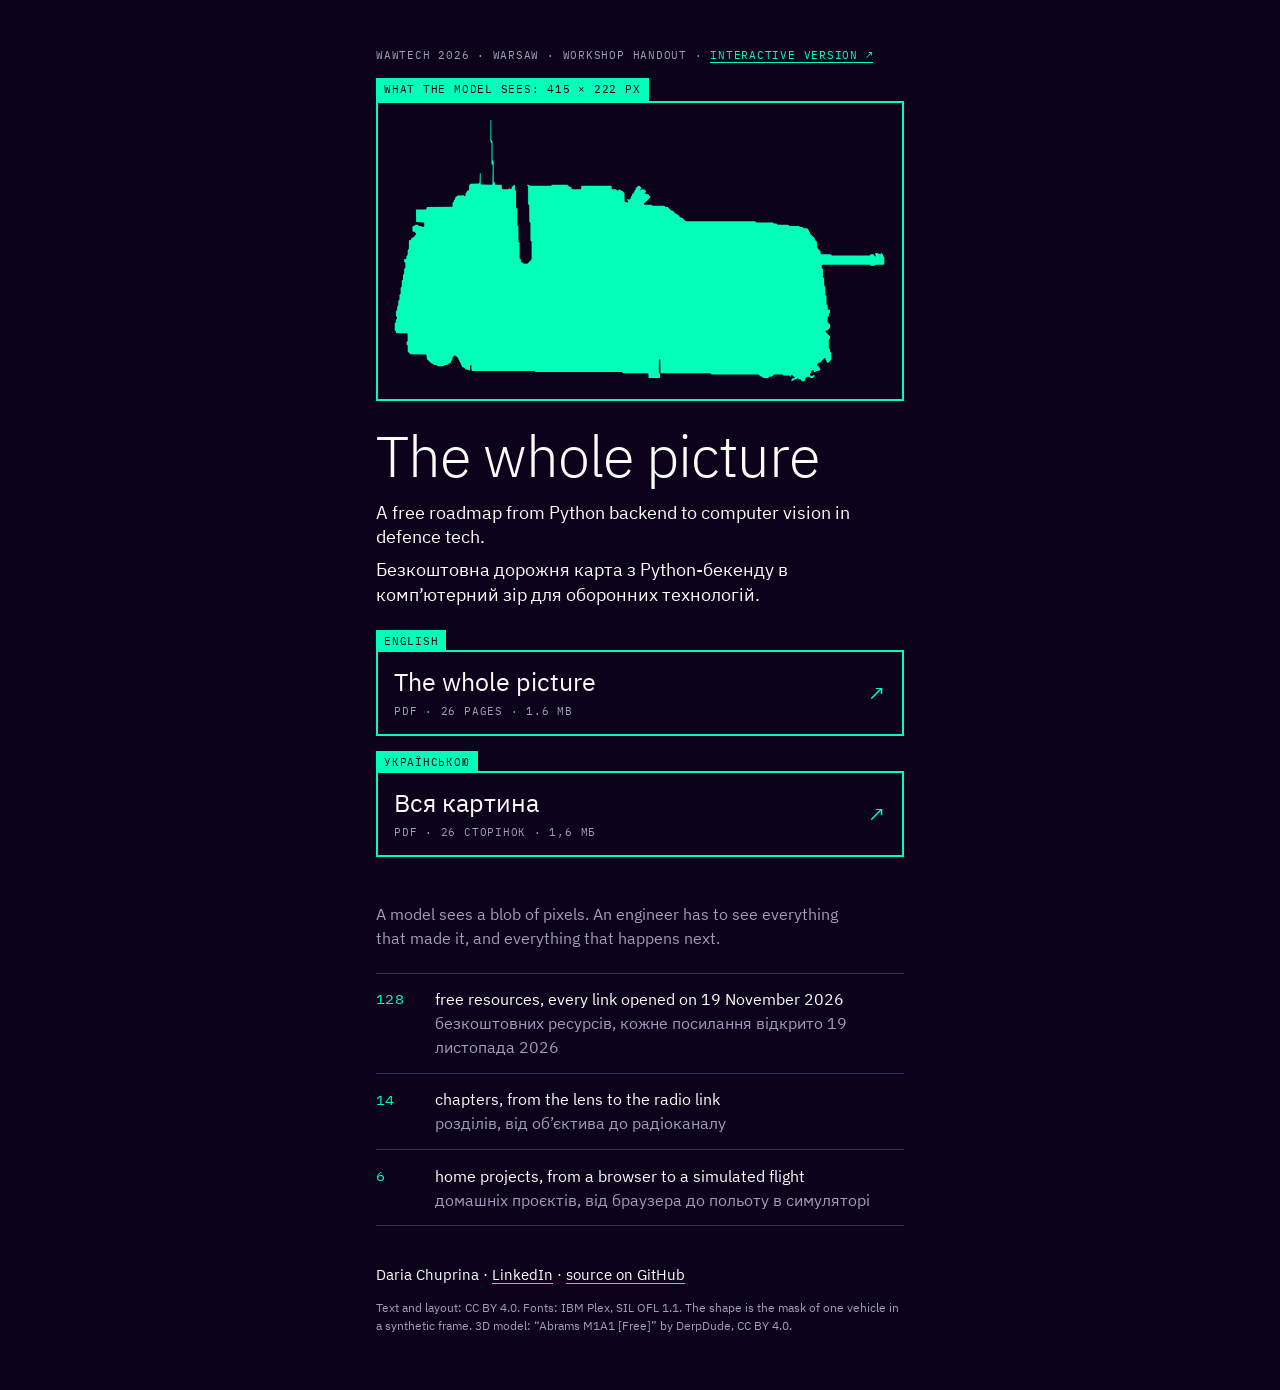
==== classic/index.html @ 3b3704b2 "Limits toy on the landing page: the scene, the faces, the verdict; today's page kept as the classic " ====
<!doctype html>
<html lang="en">
<head>
<meta charset="utf-8">
<meta name="viewport" content="width=device-width, initial-scale=1">
<title>The whole picture · Вся картина</title>
<meta name="description" content="A free roadmap from Python backend to computer vision in defence tech. The handout for a WAWTech 2026 workshop, in English and Ukrainian.">
<meta property="og:type" content="website">
<meta property="og:title" content="The whole picture">
<meta property="og:description" content="A free roadmap from Python backend to computer vision in defence tech. English and Ukrainian PDF.">
<meta property="og:url" content="https://chuprinadaria.github.io/wawtech-2026-roadmap/classic/">
<link rel="canonical" href="https://chuprinadaria.github.io/wawtech-2026-roadmap/">
<meta name="theme-color" content="#0d021b">
<link rel="icon" href="data:image/svg+xml,%3Csvg xmlns='http://www.w3.org/2000/svg' viewBox='0 0 16 16'%3E%3Crect width='16' height='16' fill='%230d021b'/%3E%3Crect x='2.5' y='5.5' width='11' height='8' fill='none' stroke='%2302feb9' stroke-width='1.5'/%3E%3Crect x='1.75' y='2' width='7' height='3.5' fill='%2302feb9'/%3E%3C/svg%3E">
<link rel="preload" href="../assets/plex-sans-light.woff2" as="font" type="font/woff2" crossorigin>
<style>
@font-face{font-family:"Plex Sans";font-weight:300;font-display:swap;src:url("../assets/plex-sans-light.woff2") format("woff2")}
@font-face{font-family:"Plex Sans";font-weight:400;font-display:swap;src:url("../assets/plex-sans-regular.woff2") format("woff2")}
@font-face{font-family:"Plex Mono";font-weight:400;font-display:swap;src:url("../assets/plex-mono-regular.woff2") format("woff2")}
:root{--ink:#0d021b;--rule:#3a2a5c;--paper:#fdfdfb;--dim:#a39bbd;--mint:#02feb9}
*{box-sizing:border-box}
html{background:var(--ink);color-scheme:dark;-webkit-text-size-adjust:100%;text-size-adjust:100%}
body{margin:0;color:var(--paper);font:400 1rem/1.5 "Plex Sans",system-ui,sans-serif}
main{max-width:35rem;margin:0 auto;padding:1.5rem 1rem 3.5rem}
h1,p,dl,dd{margin:0}
.mono{font-family:"Plex Mono",ui-monospace,Menlo,Consolas,monospace;font-size:.69rem;line-height:1.3;letter-spacing:.07em;text-transform:uppercase}
.kick{color:var(--dim)}
.kick a{color:var(--mint);text-decoration:none;border-bottom:1px solid var(--mint)}

/* the cover of the PDF: one vehicle the way a detector hands it over */
.blob{position:relative;margin-top:2.4rem;padding:.9rem}
.blob::before{content:"";position:absolute;inset:0;border:2px solid var(--mint)}
.blob svg{display:block;width:100%;height:auto;fill:var(--mint)}
.tag{position:absolute;left:0;bottom:100%;padding:.25rem .5rem;background:var(--mint);color:var(--ink);white-space:nowrap}

h1{margin-top:1.6rem;font-weight:300;font-size:clamp(2rem,10.4vw,3.6rem);line-height:1.02;letter-spacing:-.02em}
.sub{margin-top:1rem;max-width:30rem;font-size:1.12rem;line-height:1.35}
.sub + .sub{margin-top:.55rem}

/* the two files: each one is a detection, the whole box is the link */
.get{display:grid;gap:2.2rem;margin-top:2.7rem}
.pdf{position:relative;display:block;padding:1rem 3.2rem 1rem 1rem;border:2px solid var(--mint);color:var(--paper);text-decoration:none}
.pdf .tag{left:-2px}
.pdf b{display:block;font-weight:400;font-size:1.55rem;line-height:1.15}
.pdf .meta{display:block;margin-top:.45rem;color:var(--dim)}
.pdf::after{content:"\2197";position:absolute;right:1rem;top:50%;transform:translateY(-50%);color:var(--mint);font-size:1.4rem;line-height:1}
.pdf:hover,.pdf:focus-visible{background:var(--mint);color:var(--ink)}
.pdf:hover .meta,.pdf:focus-visible .meta,.pdf:hover::after,.pdf:focus-visible::after{color:var(--ink)}
.pdf:focus-visible{outline:2px solid var(--paper);outline-offset:4px}

.line{margin-top:2.8rem;max-width:30rem;color:var(--dim)}
.inside{margin-top:1.4rem;border-top:1px solid var(--rule)}
.inside div{display:grid;grid-template-columns:3.1rem 1fr;column-gap:.6rem;padding:.85rem 0;border-bottom:1px solid var(--rule)}
.inside dt{padding-top:.14rem;color:var(--mint);font-size:.95rem;letter-spacing:.02em}
.inside dd span{display:block;color:var(--dim)}

footer{margin-top:2.4rem;font-size:.92rem}
footer a{color:var(--paper);text-decoration:underline;text-decoration-color:var(--mint);text-underline-offset:.22em}
footer a:hover,footer a:focus-visible{color:var(--mint)}
.fine{margin-top:.7rem;font-size:.78rem;line-height:1.45;color:var(--dim)}

@media (min-width:40rem){
  main{padding-top:3rem}
}
/* the box settles on its target, the label follows: once, on load */
@media (prefers-reduced-motion:no-preference){
  .blob::before{animation:lock .7s cubic-bezier(.2,.8,.2,1) both}
  .blob .tag{animation:show .25s .6s both}
  @keyframes lock{from{opacity:0;transform:scale(1.09)}to{opacity:1;transform:none}}
  @keyframes show{from{opacity:0}to{opacity:1}}
}
</style>
</head>
<body>
<main>
  <p class="mono kick">WAWTech 2026 · Warsaw · workshop handout · <a href="../">interactive version ↗</a></p>

  <div class="blob" role="img" aria-label="One vehicle the way a model sees it: a flat shape, 415 by 222 pixels">
    <span class="mono tag">what the model sees: 415 × 222 px</span>
    <svg viewBox="0 0 2538 1380" aria-hidden="true"><polygon points="24,1094 29,1099 30,1106 33,1109 86,1109 89,1111 90,1148 84,1155 84,1166 90,1173 90,1202 103,1216 182,1217 186,1221 187,1240 211,1264 218,1265 225,1271 236,1271 243,1277 272,1277 279,1271 290,1271 295,1266 304,1264 310,1258 311,1251 317,1244 318,1231 325,1224 332,1223 347,1237 348,1244 353,1249 354,1256 359,1261 360,1268 365,1273 367,1282 376,1284 385,1294 398,1295 403,1300 407,1298 407,1274 412,1272 414,1274 414,1297 417,1301 734,1301 741,1307 1178,1307 1185,1313 1310,1313 1314,1317 1314,1334 1317,1337 1370,1337 1373,1334 1373,1315 1367,1311 1367,1244 1372,1242 1374,1244 1375,1313 1628,1313 1635,1319 1874,1319 1885,1330 1891,1331 1899,1337 1922,1337 1930,1331 1942,1330 1953,1319 1994,1319 2001,1325 2030,1325 2035,1330 2039,1329 2039,1322 2044,1320 2057,1333 2057,1336 2055,1338 2047,1339 2041,1345 2041,1354 2044,1354 2049,1349 2054,1349 2059,1344 2066,1343 2071,1338 2074,1338 2079,1343 2086,1344 2095,1354 2102,1355 2110,1348 2112,1339 2121,1331 2132,1331 2139,1337 2150,1337 2158,1330 2158,1321 2155,1321 2150,1326 2139,1326 2136,1324 2135,1317 2140,1312 2142,1303 2149,1296 2154,1298 2154,1304 2157,1307 2162,1307 2169,1301 2182,1300 2188,1294 2188,1291 2184,1287 2182,1279 2176,1278 2171,1274 2171,1269 2179,1260 2188,1258 2209,1236 2214,1238 2214,1244 2219,1249 2220,1256 2223,1259 2230,1258 2243,1244 2243,1209 2237,1202 2237,1191 2231,1184 2231,1143 2237,1136 2237,1125 2214,1102 2216,1097 2224,1096 2237,1082 2237,1065 2225,1052 2225,1029 2231,1022 2231,1011 2237,1004 2237,993 2234,990 2229,990 2226,988 2225,969 2219,962 2219,921 2213,914 2213,873 2207,866 2207,831 2201,824 2201,783 2195,776 2196,763 2199,761 2438,761 2445,767 2462,767 2469,761 2510,761 2513,758 2513,723 2508,718 2506,709 2500,703 2497,703 2492,708 2487,708 2480,702 2467,703 2466,710 2471,715 2470,719 2467,719 2456,708 2445,708 2438,714 2247,714 2240,708 2193,708 2189,704 2188,691 2171,674 2170,643 2160,634 2158,625 2136,604 2135,597 2130,592 2128,583 2120,576 2103,576 2096,570 2085,570 2078,564 2031,564 2024,558 1971,558 1964,552 1953,552 1946,546 1863,546 1856,540 1503,540 1486,523 1477,521 1462,505 1453,503 1438,487 1429,485 1412,468 1401,468 1394,462 1335,462 1328,456 1292,456 1290,451 1324,418 1324,415 1312,403 1298,402 1296,400 1296,397 1301,392 1301,387 1294,379 1280,378 1276,383 1273,383 1272,379 1277,375 1277,369 1268,360 1261,361 1249,373 1248,380 1243,385 1241,394 1231,403 1230,410 1225,415 1223,424 1216,431 1209,427 1206,428 1206,434 1211,439 1211,442 1209,444 1197,444 1193,440 1192,397 1180,385 1174,384 1168,379 1165,379 1159,384 1155,384 1148,378 1129,377 1127,374 1127,363 1124,360 975,360 972,363 972,374 968,378 927,378 923,374 922,367 913,365 902,354 825,354 818,360 711,360 704,354 698,354 697,358 702,363 702,452 708,459 708,542 714,549 714,638 720,645 720,734 700,755 681,756 676,751 666,748 665,735 659,728 659,651 653,644 653,567 647,560 647,477 641,470 641,387 635,380 635,356 631,355 619,367 618,374 615,377 607,373 601,378 574,378 569,374 568,355 537,354 534,352 533,345 527,337 527,237 521,229 521,135 515,127 515,26 511,25 510,134 516,142 516,248 522,256 521,352 518,354 463,353 461,350 461,296 457,295 455,345 452,348 409,349 402,357 402,380 397,384 391,385 390,391 384,399 384,411 379,413 374,408 343,409 331,421 330,428 325,433 324,440 318,447 318,464 316,467 189,468 186,471 185,478 182,480 135,480 132,483 133,544 172,546 174,549 174,566 170,570 165,570 158,564 147,564 140,558 129,558 124,563 117,564 114,567 114,590 117,593 124,594 131,601 132,608 118,623 109,625 106,635 99,636 96,639 96,680 90,687 90,710 84,717 83,730 80,732 75,732 72,735 72,746 78,753 78,776 72,783 72,806 66,813 66,836 60,843 60,872 54,879 54,908 48,915 48,938 42,945 42,968 36,975 36,992 30,999 30,1022 35,1027 36,1034 30,1041 30,1052 24,1059"/></svg>
  </div>

  <h1>The whole picture</h1>
  <p class="sub">A free roadmap from Python backend to computer vision in defence tech.</p>
  <p class="sub" lang="uk">Безкоштовна дорожня карта з Python-бекенду в комп’ютерний зір для оборонних технологій.</p>

  <nav class="get" aria-label="The roadmap as PDF">
    <a class="pdf" href="../roadmap-en.pdf" hreflang="en">
      <span class="mono tag">English</span>
      <b>The whole picture</b>
      <span class="mono meta">PDF · 26 pages · 1.6 MB</span>
    </a>
    <a class="pdf" href="../roadmap-uk.pdf" hreflang="uk" lang="uk">
      <span class="mono tag">Українською</span>
      <b>Вся картина</b>
      <span class="mono meta">PDF · 26 сторінок · 1,6 МБ</span>
    </a>
  </nav>

  <p class="line">A model sees a blob of pixels. An engineer has to see everything that made it, and everything that happens next.</p>

  <dl class="inside">
    <div>
      <dt class="mono">128</dt>
      <dd>free resources, every link opened on 19 November 2026
        <span lang="uk">безкоштовних ресурсів, кожне посилання відкрито 19 листопада 2026</span></dd>
    </div>
    <div>
      <dt class="mono">14</dt>
      <dd>chapters, from the lens to the radio link
        <span lang="uk">розділів, від об’єктива до радіоканалу</span></dd>
    </div>
    <div>
      <dt class="mono">6</dt>
      <dd>home projects, from a browser to a simulated flight
        <span lang="uk">домашніх проєктів, від браузера до польоту в симуляторі</span></dd>
    </div>
  </dl>

  <footer>
    <p>Daria Chuprina · <a href="https://www.linkedin.com/in/dchuprina/">LinkedIn</a> · <a href="https://github.com/ChuprinaDaria/wawtech-2026-roadmap">source on GitHub</a></p>
    <p class="fine">Text and layout: CC BY 4.0. Fonts: IBM Plex, SIL OFL 1.1. The shape is the mask of one vehicle in a synthetic frame. 3D model: “Abrams M1A1 [Free]” by DerpDude, CC BY 4.0.</p>
  </footer>
</main>
</body>
</html>
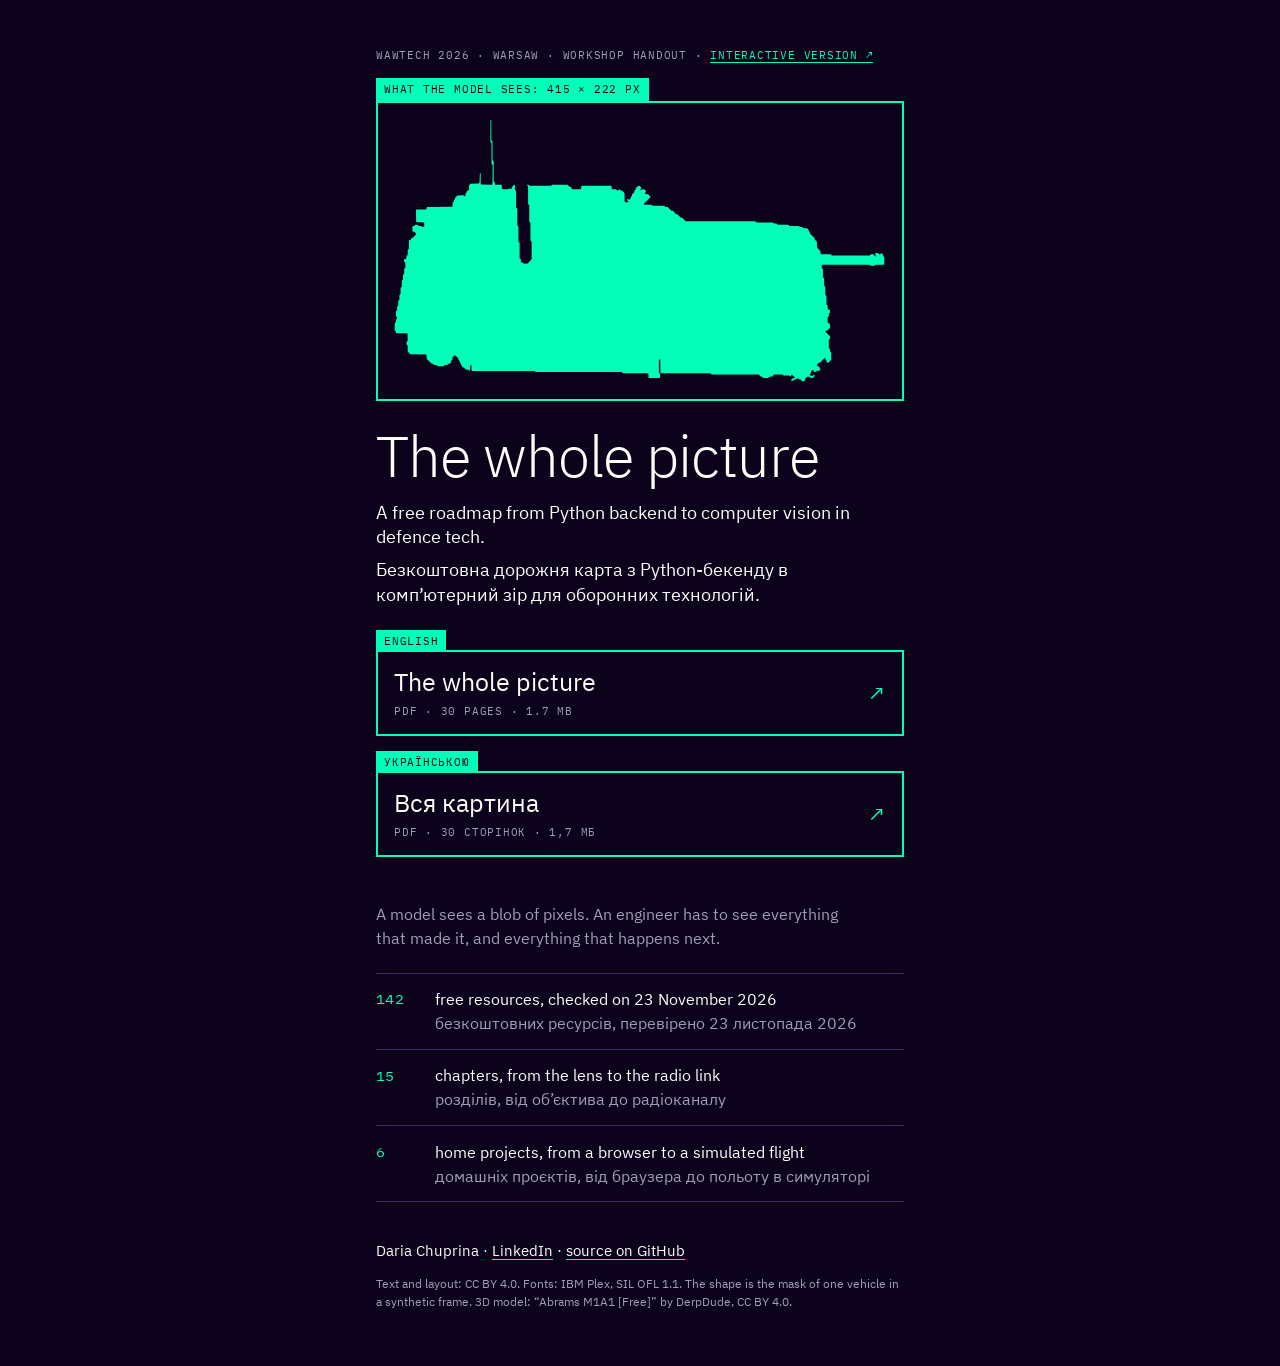
==== commit 4e2dc715: "Chapter 2 in English, version 2 of both PDFs with a link to the scene, board speeds from public benc" ====
--- a/classic/index.html
+++ b/classic/index.html
@@ -88,12 +88,12 @@
     <a class="pdf" href="../roadmap-en.pdf" hreflang="en">
       <span class="mono tag">English</span>
       <b>The whole picture</b>
-      <span class="mono meta">PDF · 26 pages · 1.6 MB</span>
+      <span class="mono meta">PDF · 30 pages · 1.7 MB</span>
     </a>
     <a class="pdf" href="../roadmap-uk.pdf" hreflang="uk" lang="uk">
       <span class="mono tag">Українською</span>
       <b>Вся картина</b>
-      <span class="mono meta">PDF · 26 сторінок · 1,6 МБ</span>
+      <span class="mono meta">PDF · 30 сторінок · 1,7 МБ</span>
     </a>
   </nav>
 
@@ -101,12 +101,12 @@
 
   <dl class="inside">
     <div>
-      <dt class="mono">128</dt>
-      <dd>free resources, every link opened on 19 November 2026
-        <span lang="uk">безкоштовних ресурсів, кожне посилання відкрито 19 листопада 2026</span></dd>
+      <dt class="mono">142</dt>
+      <dd>free resources, checked on 23 November 2026
+        <span lang="uk">безкоштовних ресурсів, перевірено 23 листопада 2026</span></dd>
     </div>
     <div>
-      <dt class="mono">14</dt>
+      <dt class="mono">15</dt>
       <dd>chapters, from the lens to the radio link
         <span lang="uk">розділів, від об’єктива до радіоканалу</span></dd>
     </div>
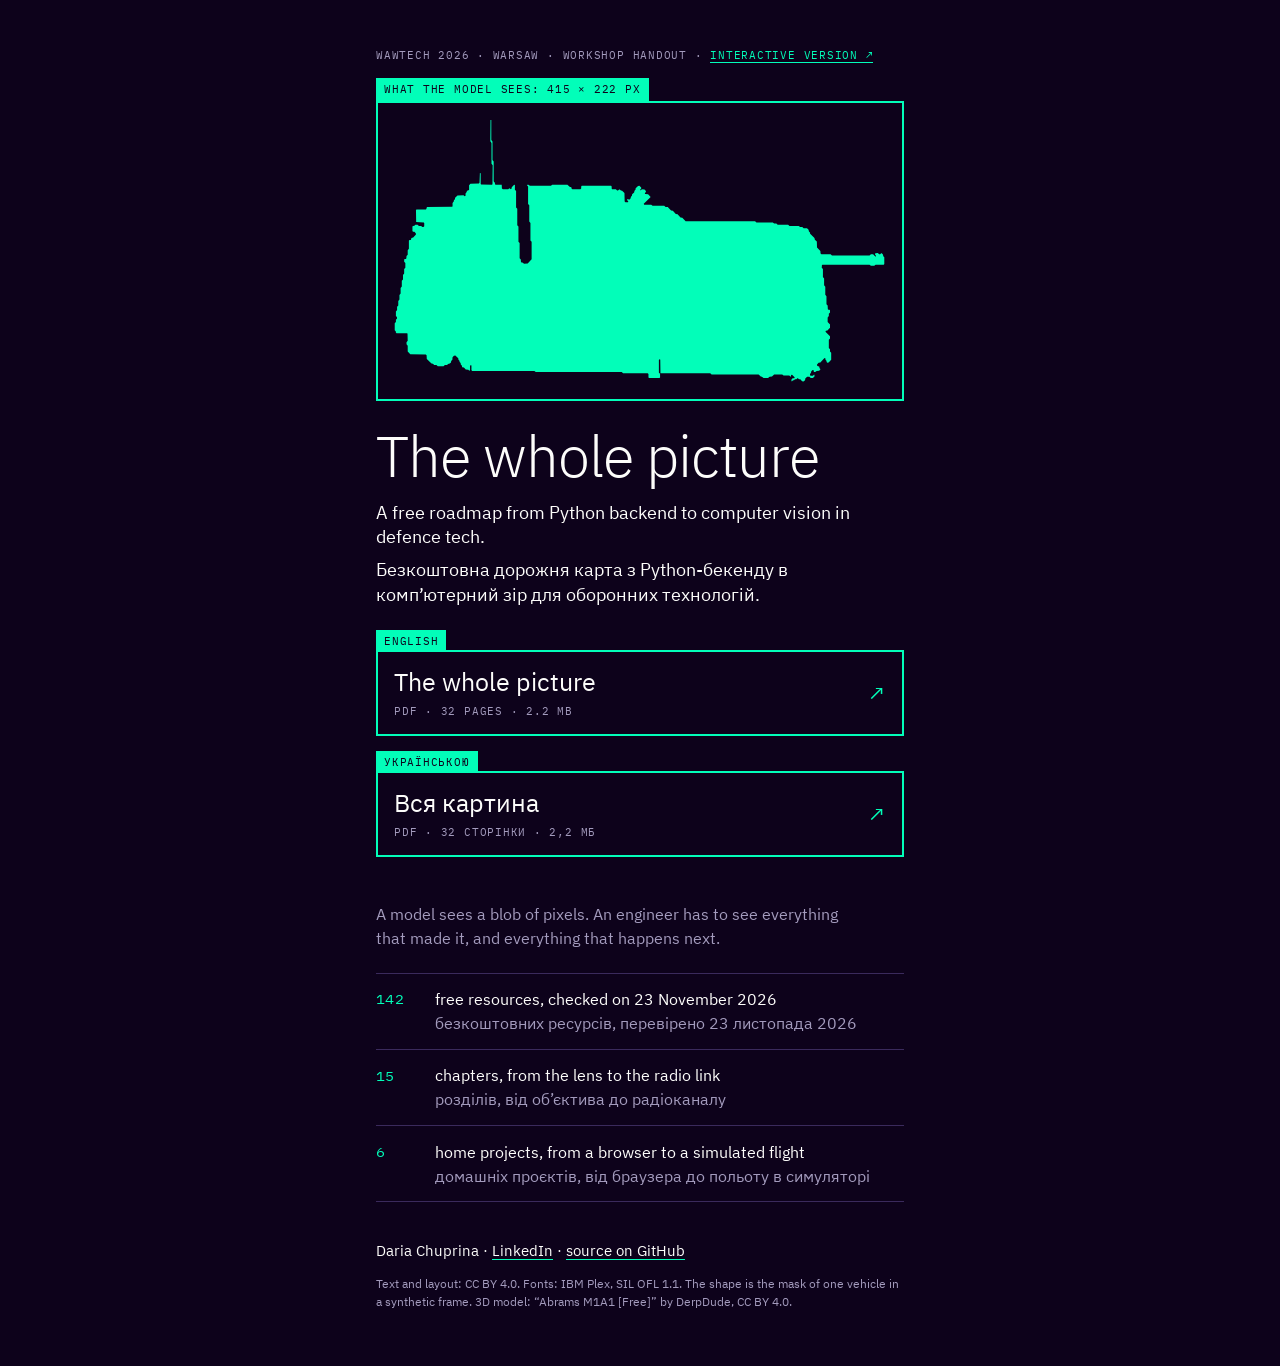
==== commit c6466fcb: "Chapter 2: pictures drawn by the landing page scene, one per group of questions; the scene script na" ====
--- a/classic/index.html
+++ b/classic/index.html
@@ -88,12 +88,12 @@
     <a class="pdf" href="../roadmap-en.pdf" hreflang="en">
       <span class="mono tag">English</span>
       <b>The whole picture</b>
-      <span class="mono meta">PDF · 30 pages · 1.7 MB</span>
+      <span class="mono meta">PDF · 32 pages · 2.2 MB</span>
     </a>
     <a class="pdf" href="../roadmap-uk.pdf" hreflang="uk" lang="uk">
       <span class="mono tag">Українською</span>
       <b>Вся картина</b>
-      <span class="mono meta">PDF · 30 сторінок · 1,7 МБ</span>
+      <span class="mono meta">PDF · 32 сторінки · 2,2 МБ</span>
     </a>
   </nav>
 
